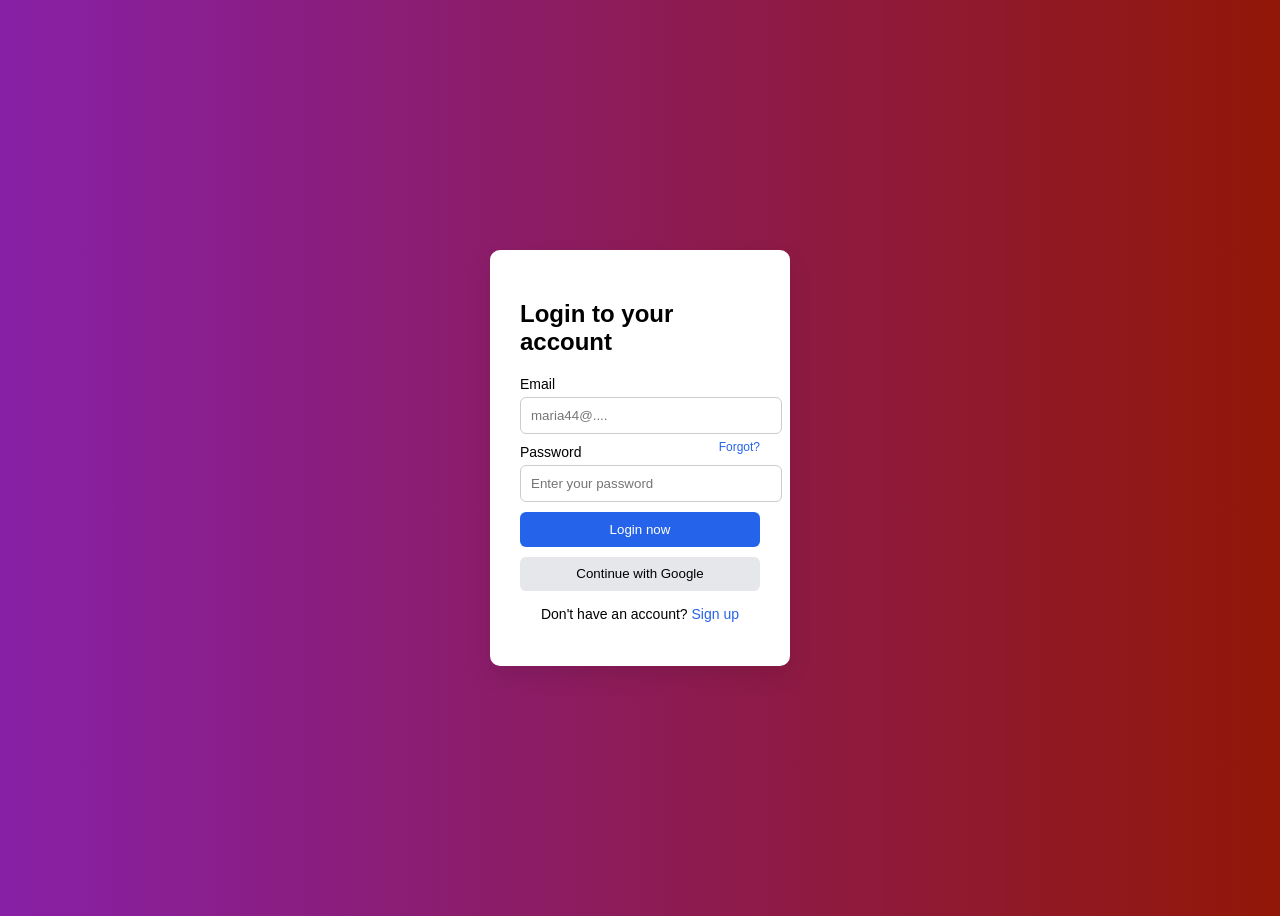
==== src/pages/Login.html @ 6cea1ee3 "feat:agrego cambios en register y nuevos archivos" ====
<!DOCTYPE html>
<html lang="en">
<head>
    <meta charset="UTF-8">
    <meta name="viewport" content="width=device-width, initial-scale=1.0">
    <title>Login</title>
    <link rel="stylesheet" href="login.css">
</head>
<body>
   
    <div class ="container">
    <div class = "card"> 
    <h2>Login to your account</h2>
    <label>Email</label>
    <input type = "email" placeholder="maria44@....">
    <div class="password-row">
    <label>Password</label>
    <a href="forgot.html">Forgot?</a>
    </div>
    <input type="password" placeholder="Enter your password">
    <button>Login now</button>
    <button class="google">Continue with Google</button>
    <p>Don't have an account?
    <a href="register.html">Sign up</a>
    </p>
    </div>
    </div>
</body>
</html>
---- src/pages/login.css ----
body {
  font-family: Arial,sans-serif;
  background: linear-gradient(to right, #8820a7, #921707);
  display: flex;
  justify-content: center;
  align-items:center;
  height: 100vh;
}

/* Contenedor */
.container {
  width: 300px;
}

/* Tarjeta */
.card {
  background: white;
  padding: 30px;
  border-radius: 10px;
  box-shadow: 0px 10px 25px rgba(0,0,0,0.1);
}

/* Título */
h2 {
  margin-bottom: 20px;
}

/* Labels */
label {
  font-size: 14px;
  display: block;
  margin-top: 10px;
}

/* Inputs */
input {
  width: 100%;
  padding: 10px;
  margin-top: 5px;
  border-radius: 6px;
  border: 1px solid #ccc;
}

/* Password fila */
.password-row {
  display: flex;
  justify-content: space-between;
  align-items: center;
}

.password-row a {
  font-size: 12px;
  color: #2563eb;
  text-decoration: none;
}

/* Botón */
button {
  width: 100%;
  margin-top: 10px;
  padding: 10px;
  background: #2563eb;
  color: white;
  border: none;
  border-radius: 6px;
  cursor: pointer;
}

button:hover {
  background: #1d4ed8;
}

.google {
  background: #e5e7eb;
  color: black;
  padding: 4%;

}

.google:hover {
  background: #d1d5db;
}

/* Texto inferior */
p {
  text-align: center;
  margin-top: 15px;
  font-size: 14px;
}

a {
  color: #2563eb;
  text-decoration: none;
}
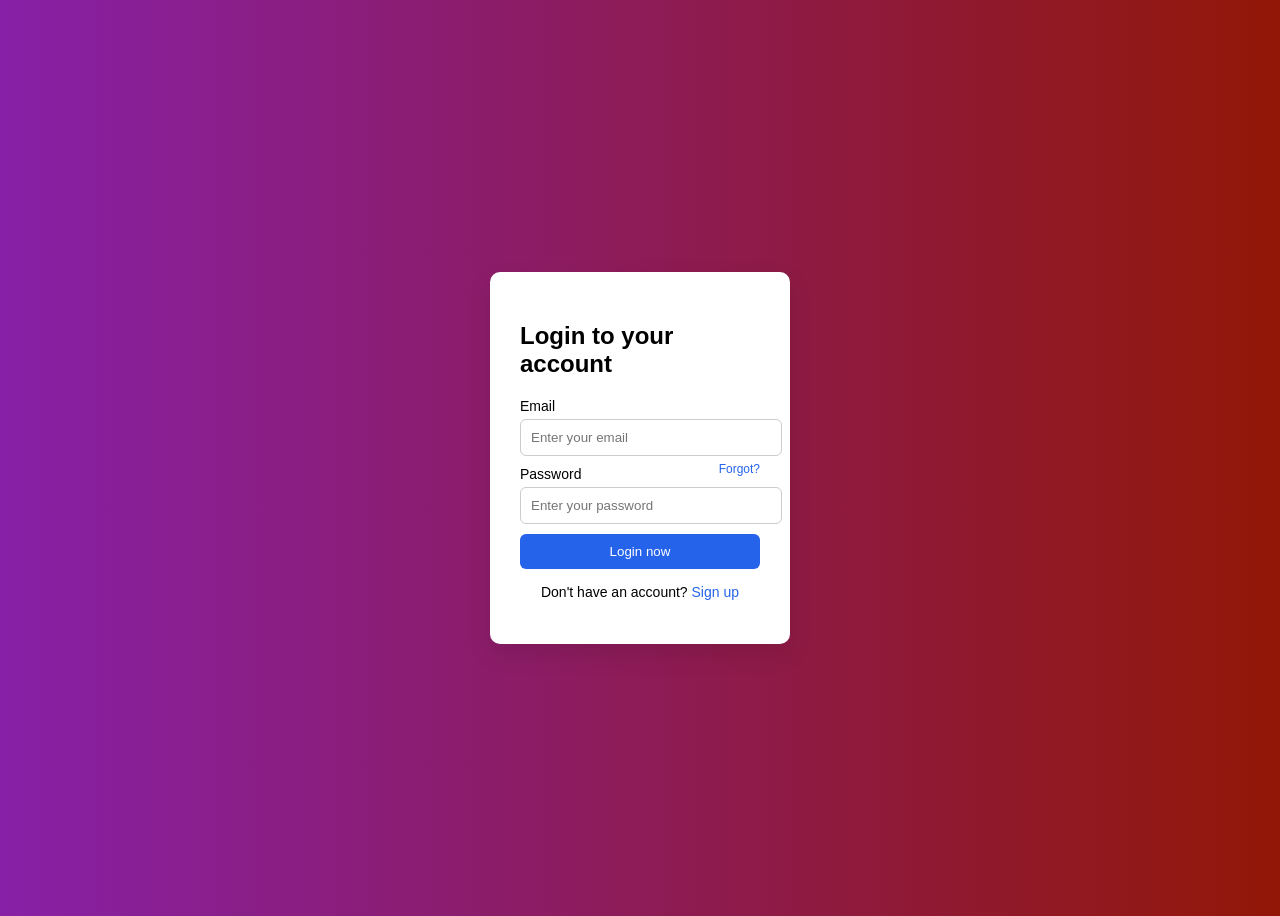
==== commit 0813ba5c: "feat: add-validation" ====
--- a/src/pages/Login.html
+++ b/src/pages/Login.html
@@ -12,18 +12,18 @@
     <div class = "card"> 
     <h2>Login to your account</h2>
     <label>Email</label>
-    <input type = "email" placeholder="maria44@....">
+    <input type = "email" id= "email" placeholder="Enter your email">
     <div class="password-row">
     <label>Password</label>
     <a href="forgot.html">Forgot?</a>
     </div>
-    <input type="password" placeholder="Enter your password">
-    <button>Login now</button>
-    <button class="google">Continue with Google</button>
+    <input type="password" id="password" placeholder="Enter your password">
+    <button onclick="validar()">Login now</button>
     <p>Don't have an account?
     <a href="register.html">Sign up</a>
     </p>
     </div>
     </div>
+    <script src="../scripts/login.js"></script>
 </body>
 </html>
--- a/src/pages/login.css
+++ b/src/pages/login.css
@@ -70,17 +70,6 @@
   background: #1d4ed8;
 }
 
-.google {
-  background: #e5e7eb;
-  color: black;
-  padding: 4%;
-
-}
-
-.google:hover {
-  background: #d1d5db;
-}
-
 /* Texto inferior */
 p {
   text-align: center;
